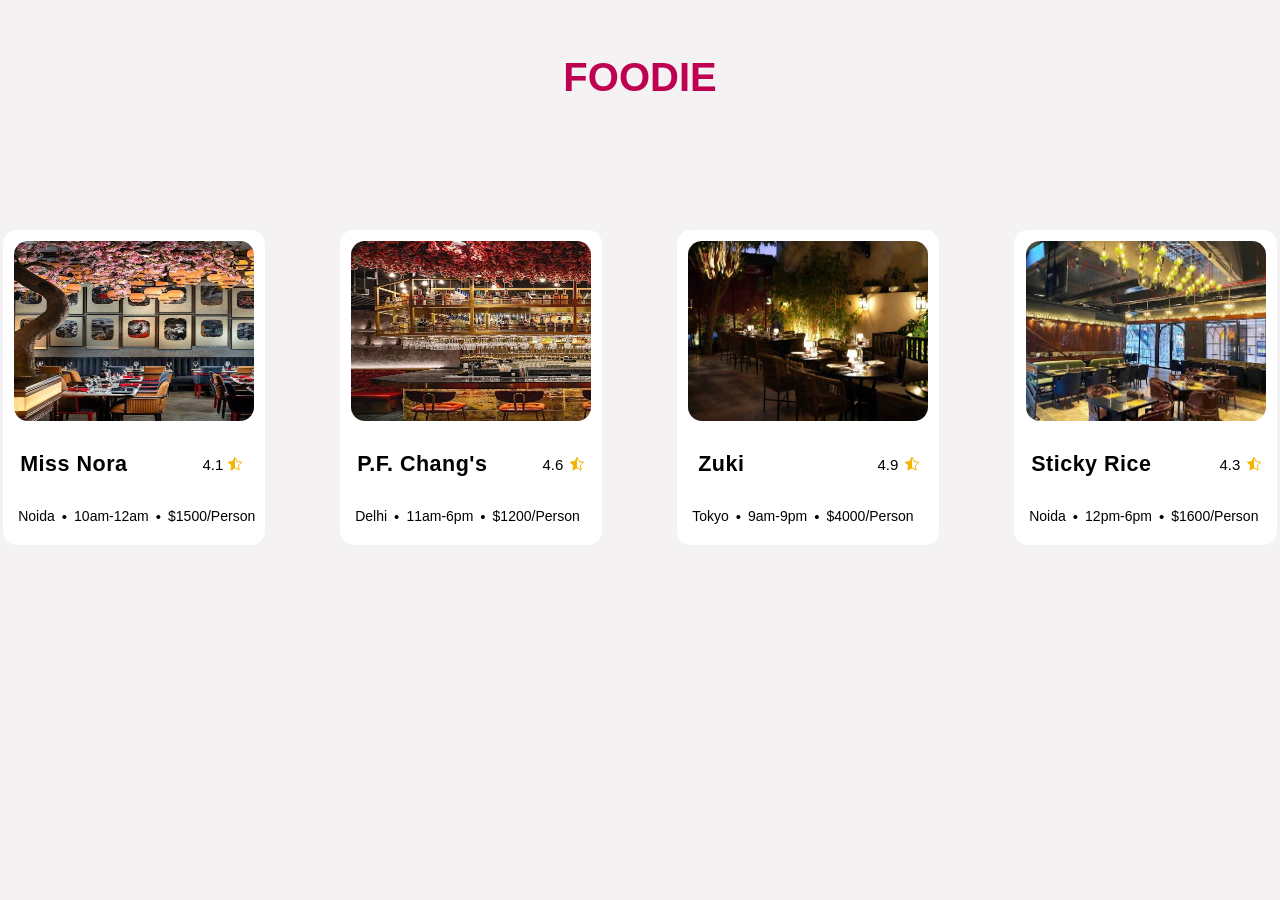
==== index.html @ ed6e7aa3 "foodie" ====
<html>

<head>
  <link rel="stylesheet" href="style.css">
  <title>
    Foodie
  </title>
</head>

<body>
  <svg class="svg-defs" aria-hidden="true">
    <defs>
      <linearGradient id="half-star">
        <stop offset="50%" stop-color="#f5b301"></stop>
        <stop offset="50%" stop-color="transparent"></stop>
      </linearGradient>
      <symbol id="star-half" viewBox="0 0 24 24">
        <path class="star-path"
          d="M12 2l3.09 6.26L22 9.27l-5 4.87 1.18 6.88L12 17.77l-6.18 3.25L7 14.14 2 9.27l6.91-1.01L12 2z"></path>
      </symbol>
    </defs>
  </svg>
  <a href="index.html" class="logo">
    FOODIE
  </a>
  <div class="restaurants">
    <a href="miss_nora.html" class="rest restaurant-1">
      <img src="assets/miss_nora.jpeg" class="r-img">
      <div class="layer-1">
        <h5 class="r-name">
          Miss Nora
        </h5>
        <div class="rating">
          <h6 class="rated rated-1">4.1</h6>
          <svg class="star star-1" viewBox="0 0 24 24">
            <use href="#star-half"></use>
          </svg>
        </div>
      </div>
      <div class="more-info">
        <h6 class="address">Noida</h6>
        <span class="dot">•</span>
        <h6 class="timings">10am-12am</h6>
        <span class="dot">•</span>
        <h6 class="cost">$1500/Person</h6>
      </div>
    </a>
    <a href="pf_chang.html" class="rest restaurant-2">
      <img src="assets/pf_chang.jpeg" class="r-img">
      <div class="layer-1">
        <h5 class="r-name">
          P.F. Chang's
        </h5>
        <div class="rating">
          <h6 class="rated rated-2">4.6</h6>
          <svg class="star star-2" viewBox="0 0 24 24">
            <use href="#star-half"></use>
          </svg>
        </div>
      </div>
      <div class="more-info">
        <h6 class="address">Delhi</h6>
        <span class="dot">•</span>
        <h6 class="timings">11am-6pm</h6>
        <span class="dot">•</span>
        <h6 class="cost">$1200/Person</h6>
      </div>
    </a>
    <a href="zuki.html" class="rest restaurant-3">
      <img src="assets/zuki.jpeg" class="r-img">
      <div class="layer-1">
        <h5 class="r-name zuki">
          Zuki
        </h5>
        <div class="rating">
          <h6 class="rated rated-3">4.9</h6>
          <svg class="star star-3" viewBox="0 0 24 24">
            <use href="#star-half"></use>
          </svg>
        </div>
      </div>
      <div class="more-info">
        <h6 class="address">Tokyo</h6>
        <span class="dot">•</span>
        <h6 class="timings">9am-9pm</h6>
        <span class="dot">•</span>
        <h6 class="cost">$4000/Person</h6>
      </div>
    </a>
    <a href="sticky_rice.html" class="rest restaurant-4">
      <img src="assets/sticky_rice.jpeg" class="r-img">
      <div class="layer-1">
        <h5 class="r-name">
          Sticky Rice
        </h5>
        <div class="rating">
          <h6 class="rated rated-4">4.3</h6>
          <svg class="star star-4" viewBox="0 0 24 24">
            <use href="#star-half"></use>
          </svg>
        </div>
      </div>
      <div class="more-info">
        <h6 class="address">Noida</h6>
        <span class="dot">•</span>
        <h6 class="timings">12pm-6pm</h6>
        <span class="dot">•</span>
        <h6 class="cost">$1600/Person</h6>
      </div>
    </a>
  </div>
</body>

</html>
---- style.css ----
@view-transition {
  navigation: auto;
}

body {
  margin: 0;
  padding: 0;
  background-color: rgb(244, 242, 242);
  font-family: Arial, Helvetica, sans-serif;
}

.star-path {
  fill: url(#half-star);
  stroke: #f5b301;
  stroke-width: 1.5;
  stroke-linejoin: round;
}

.svg-defs {
  position: absolute;
  width: 0;
  height: 0;
}

.logo {
  text-align: center;
  user-select: none;
  font-size: 40px;
  color: rgb(190, 1, 80);
  display: table;
  text-decoration: none;
  margin: 0 auto;
  margin-top: 55px;
  font-weight: 600;
  margin-bottom: 45px;
}

.restaurants {
  display: flex;
  justify-content: center;
  align-items: center;
  gap: 75px;
  margin-top: 130px;
}

.rest {
  background-color: rgb(255, 255, 255);
  text-align: center;
  text-decoration: none;
  user-select: none;
  border-radius: 14px;
  cursor: pointer;
}

.r-img {
  width: 240px;
  height: 180px;
  border-top-left-radius: 14px;
  border-top-right-radius: 14px;
  border-bottom-left-radius: 14px;
  border-bottom-right-radius: 14px;
  margin-top: 11px;
  margin-left: 11px;
  margin-right: 11px;
}

.r-name {
  font-size: 21.5px;
  margin-top: 0;
  font-weight: 600;
  letter-spacing: 0.5px;
  margin-bottom: 0;
  display: flex;
  align-items: center;
  margin-left: 17px;
  color: rgb(0, 0, 0);
}

.address,
.timings,
.cost {
  font-size: 14px;
  font-weight: 500;
  margin-bottom: 0;
  margin-top: 0;
  text-decoration: none;
  color: rgb(0, 0, 0);
}

.layer-1 {
  display: flex;
  flex-direction: row;
}

.rated,
.dot {
  font-weight: 500;
  font-size: 15px;
  color: rgb(0, 0, 0);
}

.rated.rated-1 {
  margin-left: 75px;
}

.rated.rated-2 {
  margin-left: 55px;
}

.rated.rated-3 {
  margin-left: 133px;
}

.rated.rated-4 {
  margin-left: 68px;
}

.more-info {
  display: flex;
  flex-direction: row;
  gap: 7px;
}

.zuki {
  margin-left: 21px;
}

.restaurant-1,
.restaurant-2,
.restaurant-3,
.restaurant-4 {
  transition-delay: 0s;
  transition-duration: 0.2s;
  transition-property: box-shadow;
  transition-timing-function: ease;
  padding-bottom: 20px;
}

.restaurant-1:hover,
.restaurant-2:hover,
.restaurant-3:hover,
.restaurant-4:hover {
  box-shadow: 7px 8px 14px rgba(0, 0, 0, 0.3);
}

.rating {
  display: flex;
  align-items: center;
}

.star {
  width: 16px;
  height: 16px;
  flex-shrink: 0;
  margin-right: 15px;
}

.star-1 {
  margin-left: 4px;
}

.star-2 {
  margin-left: 5.5px;
}

.star-3 {
  margin-left: 6px;
}

.star-4 {
  margin-left: 5.5px;
}

.address {
  margin-left: 15px;
}
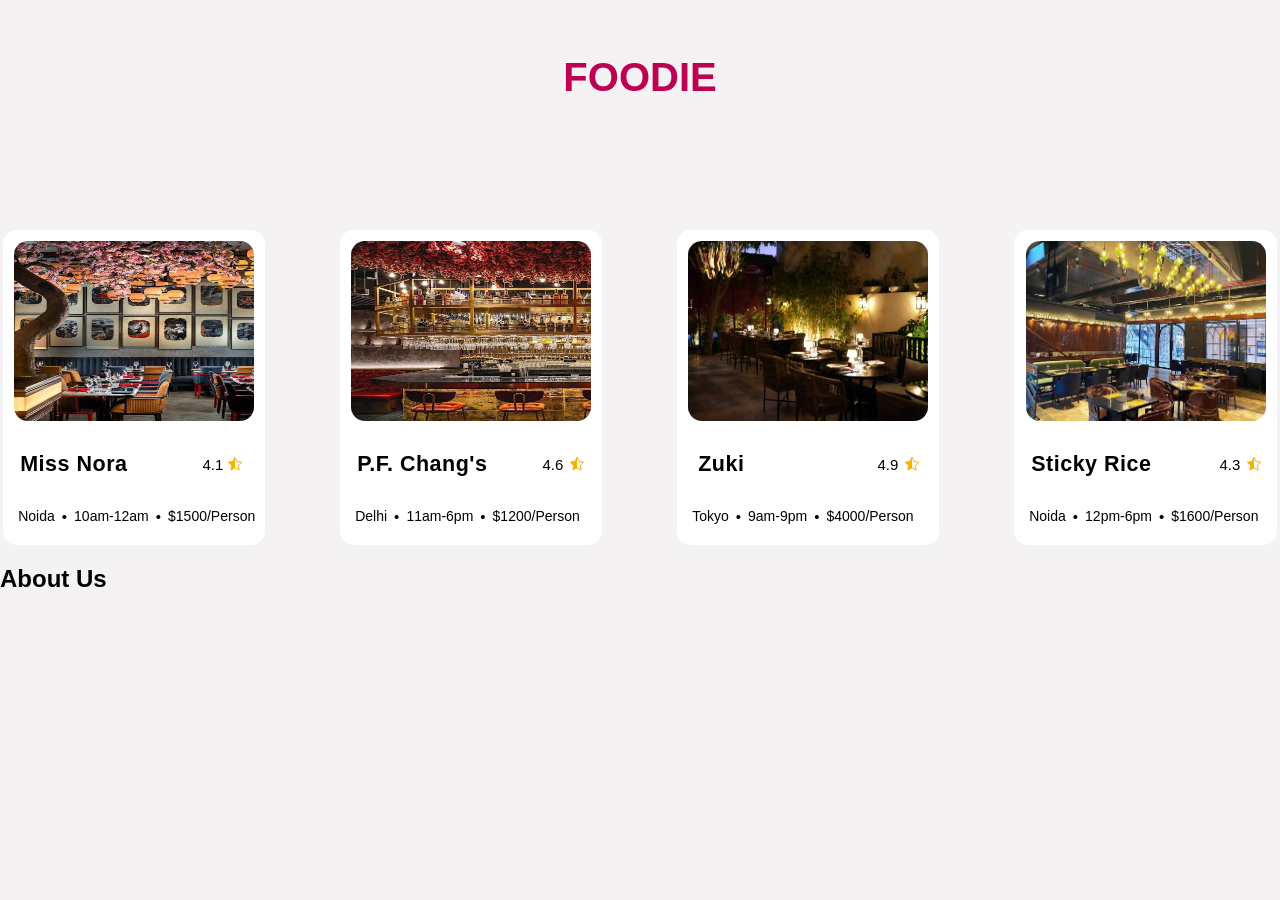
==== commit 69aefd9e: "foodie" ====
--- a/index.html
+++ b/index.html
@@ -109,6 +109,9 @@
       </div>
     </a>
   </div>
+  <h2 class="about">
+    About Us
+  </h2>
 </body>
 
 </html>
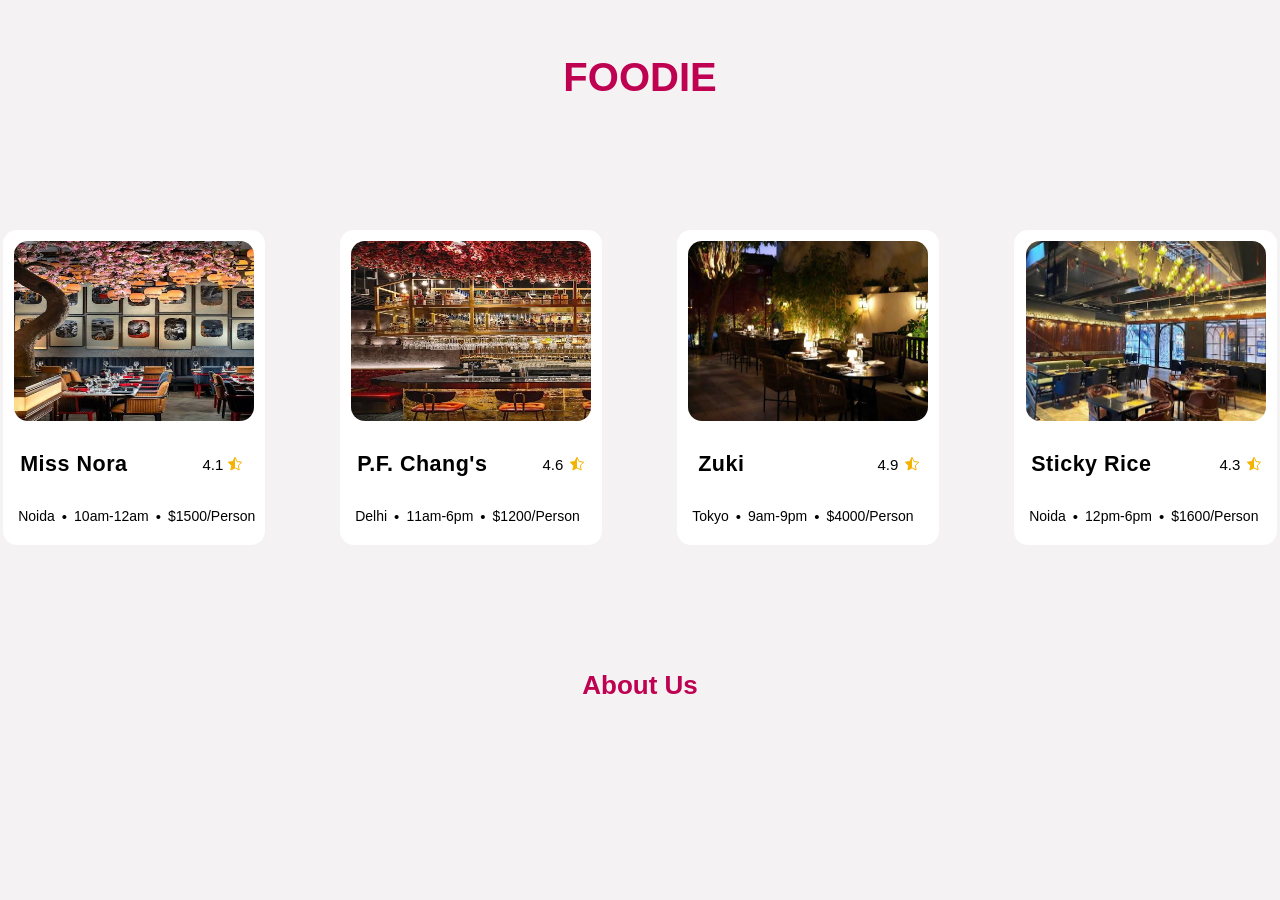
==== commit 08f95fe4: "foodie" ====
--- a/index.html
+++ b/index.html
@@ -112,6 +112,7 @@
   <h2 class="about">
     About Us
   </h2>
+  <p class="about-para"></p>
 </body>
 
 </html>
--- a/style.css
+++ b/style.css
@@ -173,4 +173,12 @@
 
 .address {
   margin-left: 15px;
+}
+
+.about {
+  text-align: center;
+  font-size: 26px;
+  margin-top: 125px;
+  color: rgb(190, 1, 80);
+  font-weight: 550;
 }
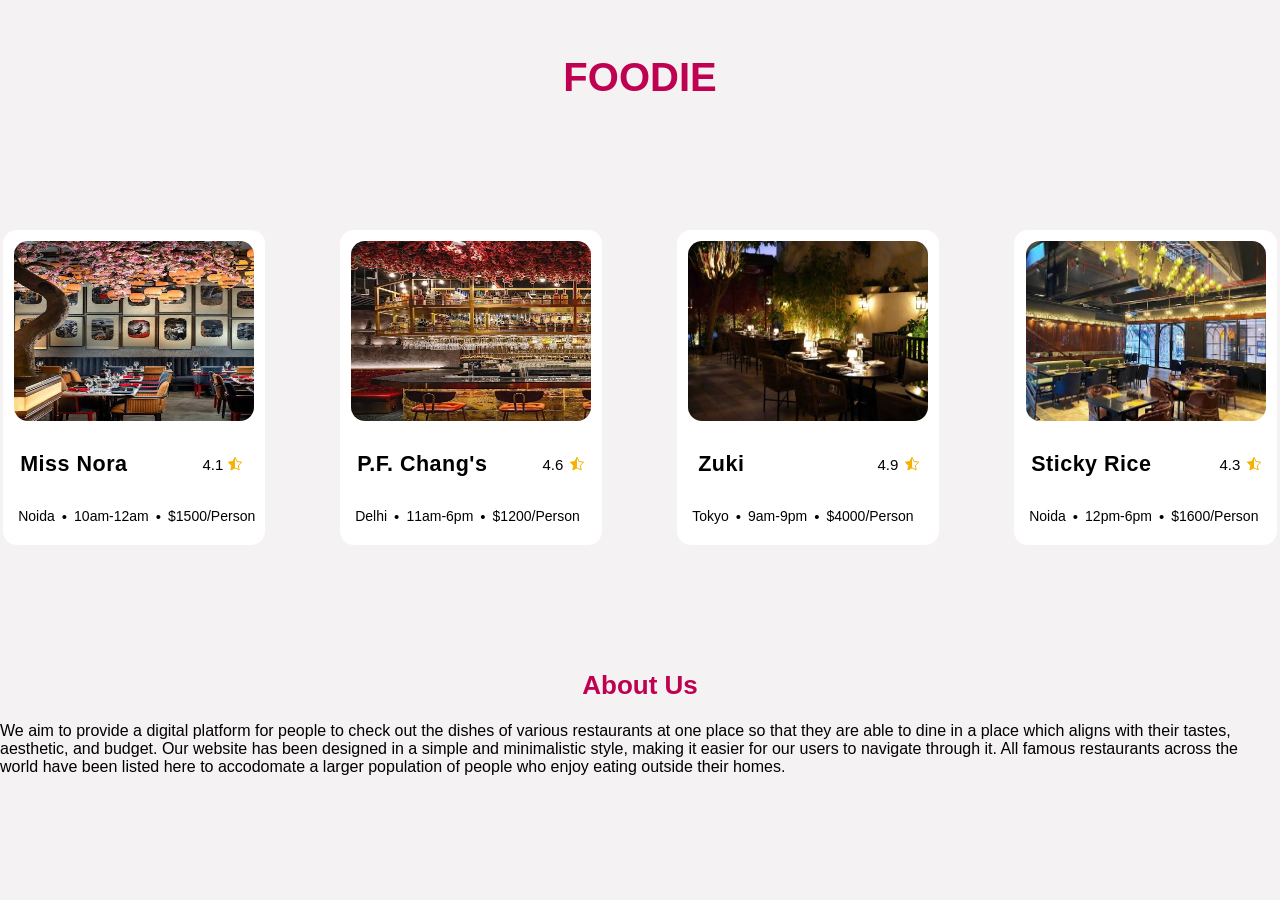
==== commit 5eeeab47: "foodie" ====
--- a/index.html
+++ b/index.html
@@ -112,7 +112,13 @@
   <h2 class="about">
     About Us
   </h2>
-  <p class="about-para"></p>
+  <p class="about-para">
+    We aim to provide a digital platform for people to check out the dishes of various restaurants at one place so that
+    they are able to dine in a place which aligns with their tastes, aesthetic, and budget. Our website has been
+    designed in a simple and minimalistic style, making it easier for our users to navigate through it. All famous
+    restaurants across the world have been listed here to accodomate a larger population of people who enjoy eating
+    outside their homes.
+  </p>
 </body>
 
 </html>
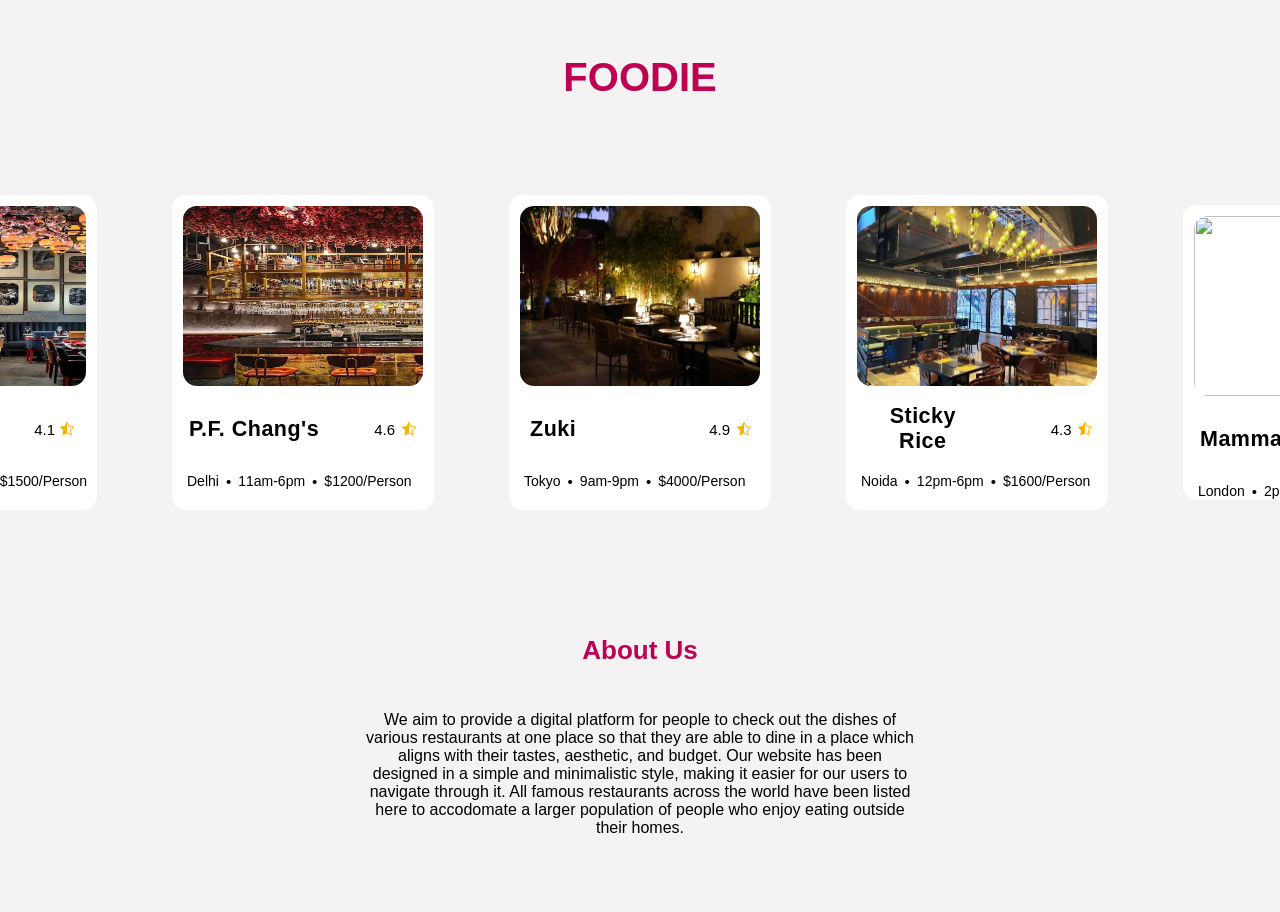
==== commit f4a3586d: "foodie" ====
--- a/index.html
+++ b/index.html
@@ -108,6 +108,27 @@
         <h6 class="cost">$1600/Person</h6>
       </div>
     </a>
+    <a href="#" class="rest restaurant-5">
+      <img src="" class="r-img">
+      <div class="layer-1">
+        <h5 class="r-name">
+          Mamma Rose
+        </h5>
+        <div class="rating">
+          <h6 class="rated rated-5">4.8</h6>
+          <svg class="star star-5" viewBox="0 0 24 24">
+            <use href="#star-half"></use>
+          </svg>
+        </div>
+      </div>
+      <div class="more-info">
+        <h6 class="address">London</h6>
+        <span class="dot">•</span>
+        <h6 class="timings">2pm-7pm</h6>
+        <span class="dot">•</span>
+        <h6 class="cost">$1250/Person</h6>
+      </div>
+    </a>
   </div>
   <h2 class="about">
     About Us
--- a/style.css
+++ b/style.css
@@ -40,7 +40,7 @@
   justify-content: center;
   align-items: center;
   gap: 75px;
-  margin-top: 130px;
+  margin-top: 95px;
 }
 
 .rest {
@@ -181,4 +181,16 @@
   margin-top: 125px;
   color: rgb(190, 1, 80);
   font-weight: 550;
+  user-select: none;
+}
+
+.about-para {
+  text-align: center;
+  width: 550px;
+  display: block;
+  margin-left: auto;
+  margin-right: auto;
+  margin-top: 45px;
+  margin-bottom: 75px;
+  user-select: none;
 }
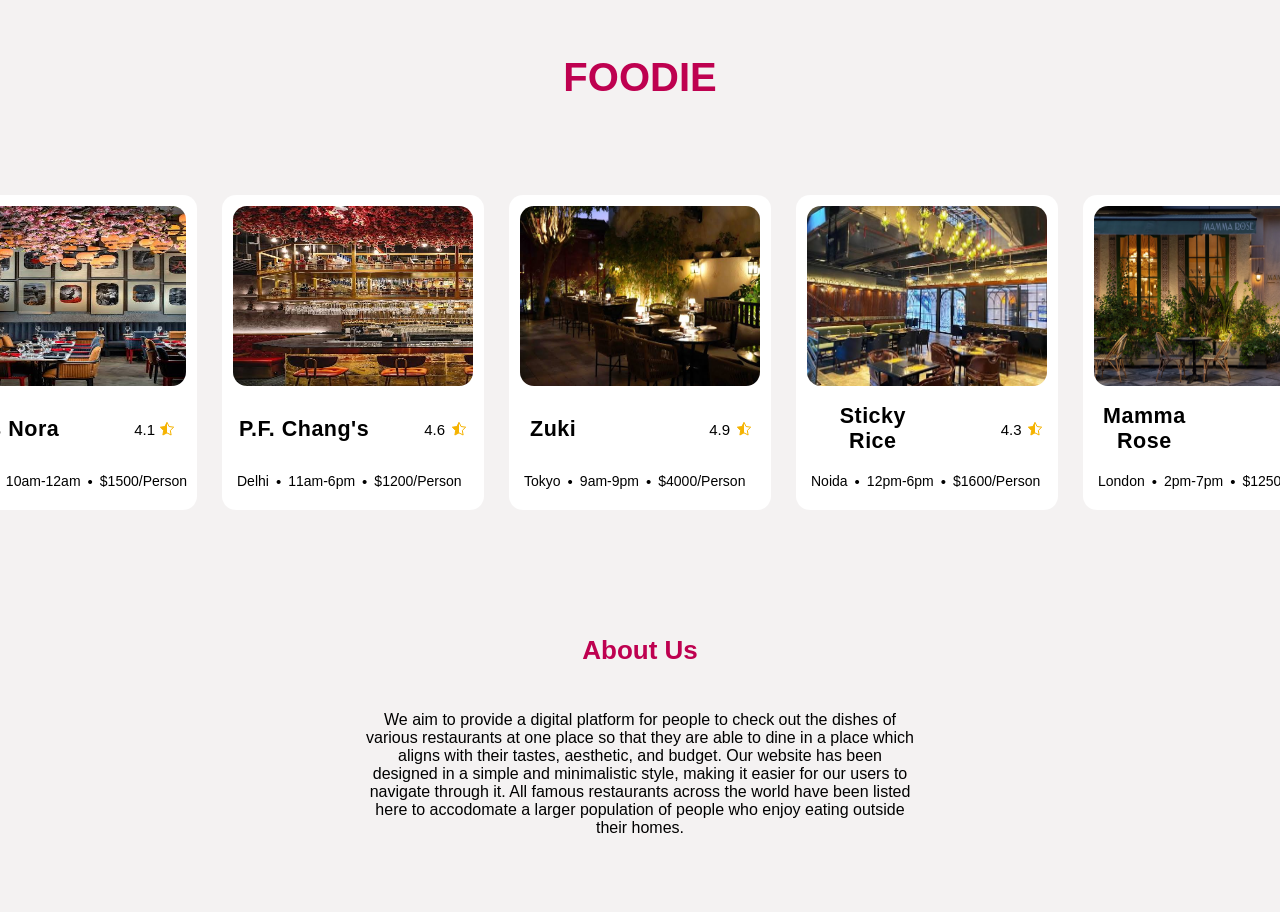
==== commit 28a99fef: "foodie" ====
--- a/index.html
+++ b/index.html
@@ -109,7 +109,7 @@
       </div>
     </a>
     <a href="#" class="rest restaurant-5">
-      <img src="" class="r-img">
+      <img src="assets/mamma_rose.webp" class="r-img">
       <div class="layer-1">
         <h5 class="r-name">
           Mamma Rose
--- a/style.css
+++ b/style.css
@@ -39,7 +39,7 @@
   display: flex;
   justify-content: center;
   align-items: center;
-  gap: 75px;
+  gap: 25px;
   margin-top: 95px;
 }
 
@@ -115,6 +115,10 @@
   margin-left: 68px;
 }
 
+.rated.rated-5 {
+  margin-left: 99px;
+}
+
 .more-info {
   display: flex;
   flex-direction: row;
@@ -128,7 +132,8 @@
 .restaurant-1,
 .restaurant-2,
 .restaurant-3,
-.restaurant-4 {
+.restaurant-4,
+.restaurant-5 {
   transition-delay: 0s;
   transition-duration: 0.2s;
   transition-property: box-shadow;
@@ -139,7 +144,8 @@
 .restaurant-1:hover,
 .restaurant-2:hover,
 .restaurant-3:hover,
-.restaurant-4:hover {
+.restaurant-4:hover,
+.restaurant-5:hover {
   box-shadow: 7px 8px 14px rgba(0, 0, 0, 0.3);
 }
 
@@ -168,6 +174,10 @@
 }
 
 .star-4 {
+  margin-left: 5.5px;
+}
+
+.star-5 {
   margin-left: 5.5px;
 }
 
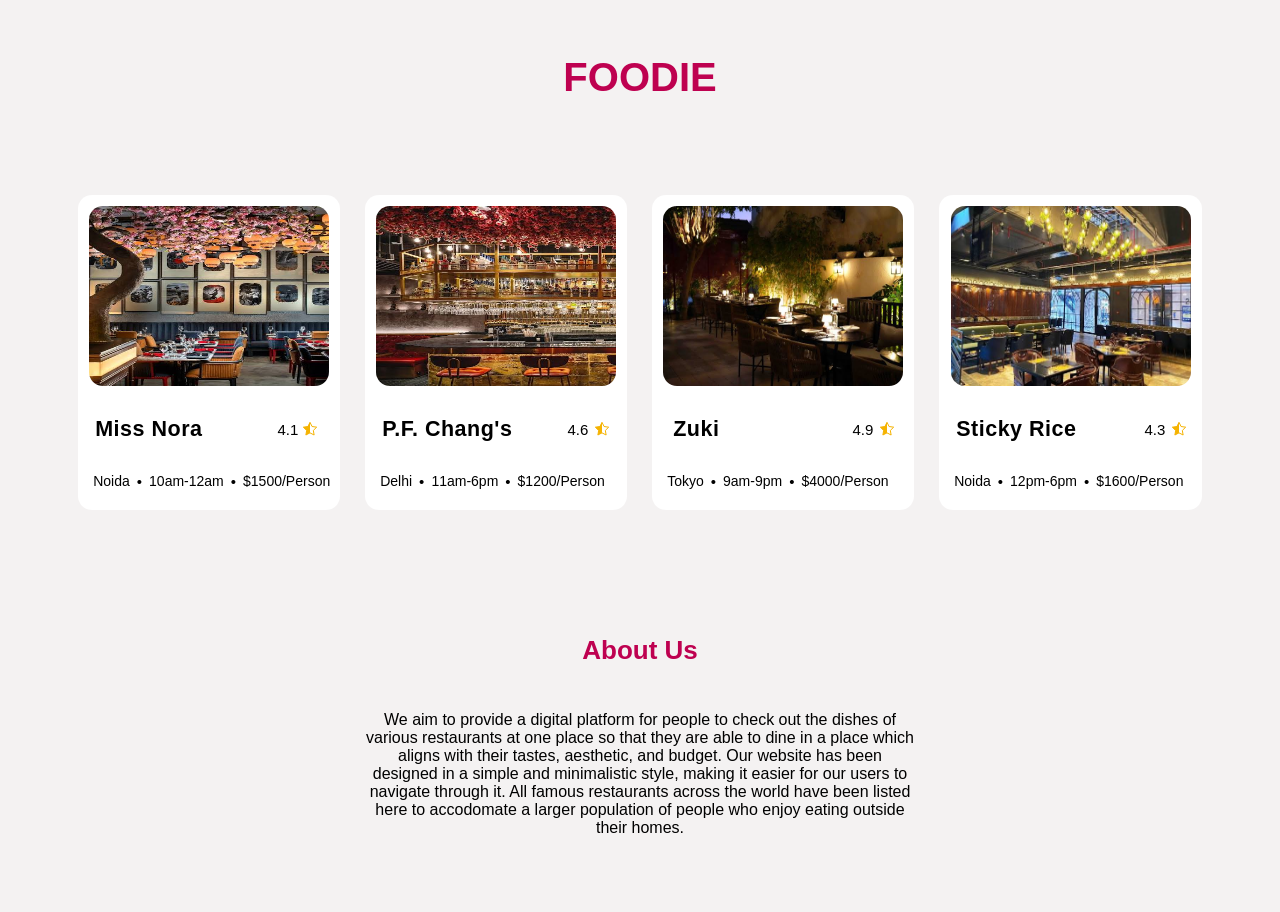
==== commit d691dc12: "foodie" ====
--- a/index.html
+++ b/index.html
@@ -108,27 +108,6 @@
         <h6 class="cost">$1600/Person</h6>
       </div>
     </a>
-    <a href="#" class="rest restaurant-5">
-      <img src="assets/mamma_rose.webp" class="r-img">
-      <div class="layer-1">
-        <h5 class="r-name">
-          Mamma Rose
-        </h5>
-        <div class="rating">
-          <h6 class="rated rated-5">4.8</h6>
-          <svg class="star star-5" viewBox="0 0 24 24">
-            <use href="#star-half"></use>
-          </svg>
-        </div>
-      </div>
-      <div class="more-info">
-        <h6 class="address">London</h6>
-        <span class="dot">•</span>
-        <h6 class="timings">2pm-7pm</h6>
-        <span class="dot">•</span>
-        <h6 class="cost">$1250/Person</h6>
-      </div>
-    </a>
   </div>
   <h2 class="about">
     About Us
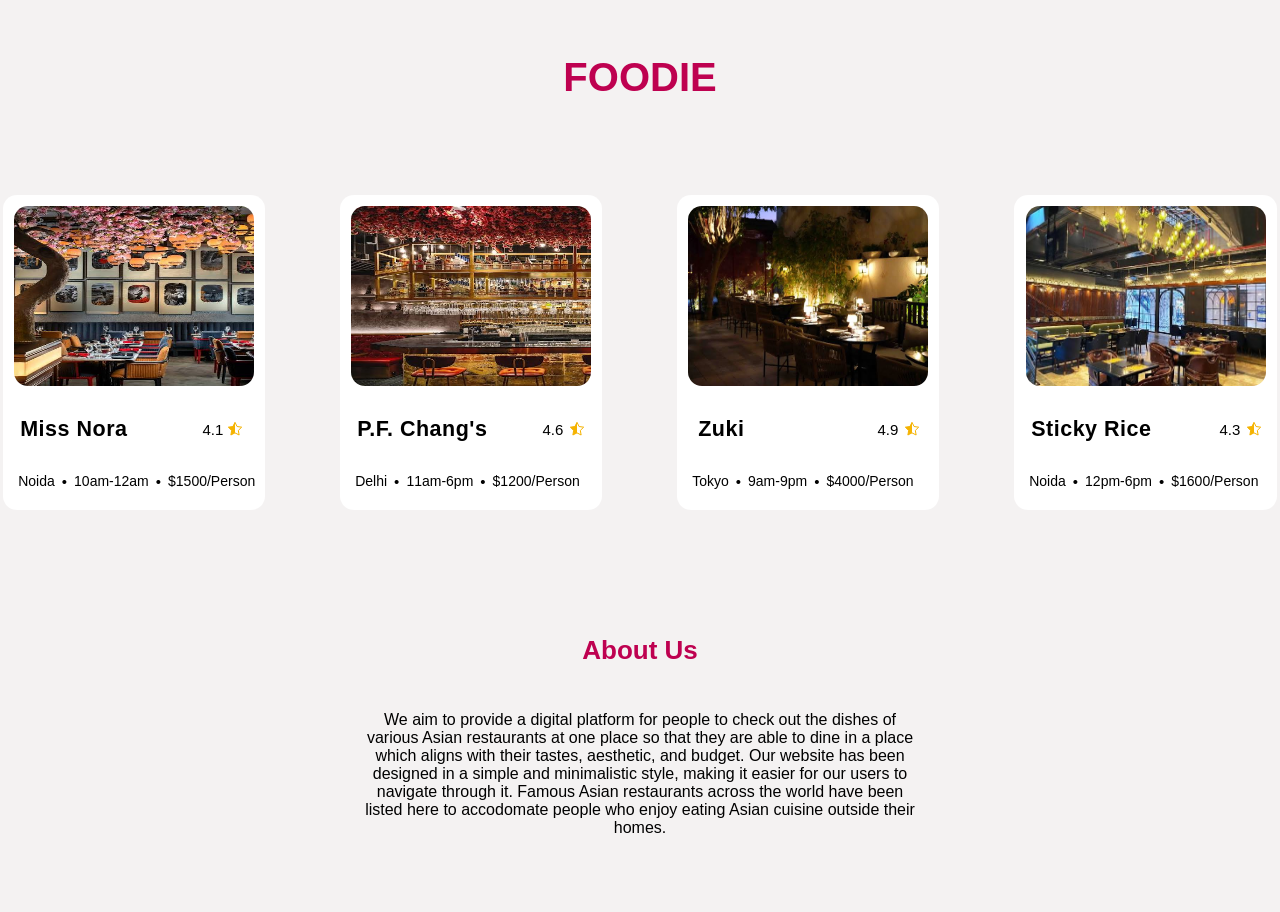
==== commit 2558d8e6: "foodie" ====
--- a/index.html
+++ b/index.html
@@ -113,10 +113,12 @@
     About Us
   </h2>
   <p class="about-para">
-    We aim to provide a digital platform for people to check out the dishes of various restaurants at one place so that
+    We aim to provide a digital platform for people to check out the dishes of various Asian restaurants at one place so
+    that
     they are able to dine in a place which aligns with their tastes, aesthetic, and budget. Our website has been
-    designed in a simple and minimalistic style, making it easier for our users to navigate through it. All famous
-    restaurants across the world have been listed here to accodomate a larger population of people who enjoy eating
+    designed in a simple and minimalistic style, making it easier for our users to navigate through it. Famous
+    Asian restaurants across the world have been listed here to accodomate people who enjoy
+    eating Asian cuisine
     outside their homes.
   </p>
 </body>
--- a/style.css
+++ b/style.css
@@ -39,7 +39,7 @@
   display: flex;
   justify-content: center;
   align-items: center;
-  gap: 25px;
+  gap: 75px;
   margin-top: 95px;
 }
 
@@ -115,10 +115,6 @@
   margin-left: 68px;
 }
 
-.rated.rated-5 {
-  margin-left: 99px;
-}
-
 .more-info {
   display: flex;
   flex-direction: row;
@@ -132,8 +128,7 @@
 .restaurant-1,
 .restaurant-2,
 .restaurant-3,
-.restaurant-4,
-.restaurant-5 {
+.restaurant-4 {
   transition-delay: 0s;
   transition-duration: 0.2s;
   transition-property: box-shadow;
@@ -144,8 +139,7 @@
 .restaurant-1:hover,
 .restaurant-2:hover,
 .restaurant-3:hover,
-.restaurant-4:hover,
-.restaurant-5:hover {
+.restaurant-4:hover {
   box-shadow: 7px 8px 14px rgba(0, 0, 0, 0.3);
 }
 
@@ -177,10 +171,6 @@
   margin-left: 5.5px;
 }
 
-.star-5 {
-  margin-left: 5.5px;
-}
-
 .address {
   margin-left: 15px;
 }
